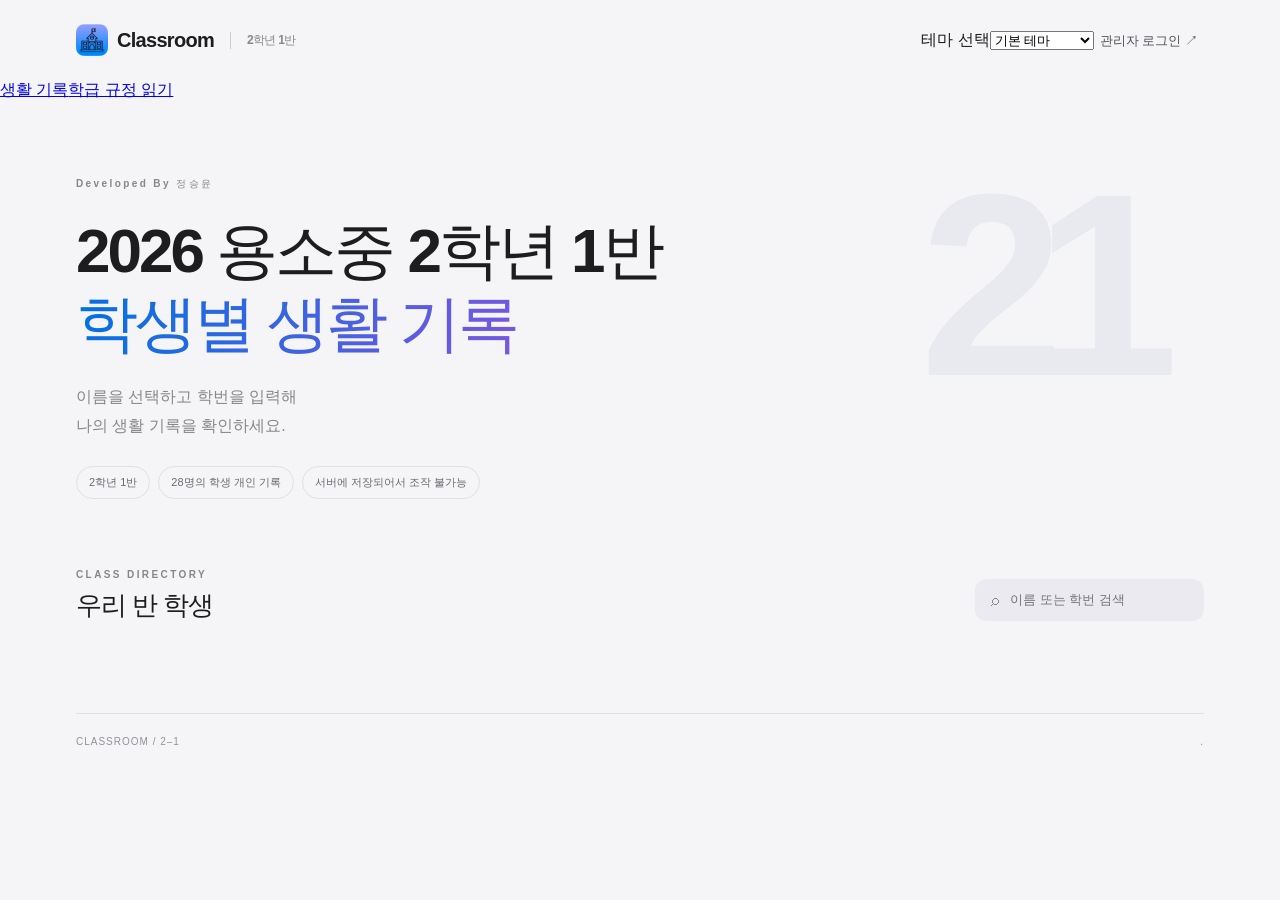
==== index.html @ 973bdeb5 "V1.3.0 (앱 아이콘 추)" ====
<!doctype html>
<html lang="ko"><head><meta charset="UTF-8"><meta name="viewport" content="width=device-width,initial-scale=1"><title>Classroom · 2학년 1반</title><meta name="robots" content="noindex,nofollow"><link rel="icon" href="assets/classroom-logo.png" type="image/png"><link rel="apple-touch-icon" href="assets/classroom-logo.png"><link rel="stylesheet" href="style.css"><link rel="stylesheet" href="rules.css"><script defer src="config.js"></script><link rel="stylesheet" href="theme.css"><script defer src="theme.js"></script><script defer src="app.js"></script></head>
<body><header><a class="brand" href="index.html"><img class="brand-logo" src="assets/classroom-logo.png" alt="" width="32" height="32">Classroom <span>2학년 1반</span></a><div class="header-actions"><label class="theme-control"><span class="sr-only">테마 선택</span><select id="theme-select" aria-label="테마 선택"><option value="default">기본 테마</option><option value="chiikawa">치이카와 초원</option></select></label><button id="admin">관리자 로그인 ↗</button></div></header><nav class="page-tabs" aria-label="メ인 메뉴"><a href="index.html" aria-current="page">생활 기록</a><a href="rules.html">학급 규정 읽기</a></nav><main><section class="hero"><div class="eyebrow">Developed By 정승윤</div><h1>2026 용소중 2학년 1반<br><span>학생별 생활 기록</span></h1><p>이름을 선택하고 학번을 입력해<br>나의 생활 기록을 확인하세요.</p><div class="pills"><span>2학년 1반</span><span>28명의 학생 개인 기록</span><span id="mode">서버에 저장되어서 조작 불가능</span></div></section><section class="directory"><div class="section-title"><div><div class="eyebrow">CLASS DIRECTORY</div><h2>우리 반 학생</h2></div><label class="search">⌕ <input id="search" placeholder="이름 또는 학번 검색" aria-label="학생 검색"></label></div><div id="students" class="grid"></div><p id="empty" hidden>검색 결과가 없습니다.</p></section><footer>CLASSROOM / 2–1 <span>.</span></footer></main><dialog id="modal"><button id="close" class="close" aria-label="닫기">×</button><div id="modal-content"></div></dialog><div id="toast" role="status"></div></body></html>
---- style.css ----
:root{font-family:-apple-system,BlinkMacSystemFont,"Apple SD Gothic Neo","Noto Sans KR",sans-serif;color:#1d1d1f;background:#f5f5f7;font-synthesis:none}*{box-sizing:border-box}body{margin:0}button,input{font:inherit}button{cursor:pointer;border:0}header{height:80px;max-width:1200px;margin:auto;display:flex;align-items:center;justify-content:space-between;padding:0 36px}.brand{font-weight:750;font-size:20px;text-decoration:none;color:inherit;letter-spacing:-.7px}.brand span{font-size:12px;color:#86868b;border-left:1px solid #ccc;margin-left:16px;padding-left:16px}header button{background:transparent;font-size:13px;color:#515158}main{max-width:1200px;margin:auto;padding:0 36px}.hero{padding:76px 0 70px;position:relative}.hero:after{content:'21';position:absolute;right:55px;top:35px;font-size:260px;font-weight:800;letter-spacing:-30px;color:#e8eaf0;z-index:-1}.eyebrow{font-size:10px;font-weight:750;letter-spacing:2.4px;color:#86868b}h1{font-size:clamp(36px,5vw,62px);line-height:1.18;letter-spacing:-3px;margin:23px 0}h1 span{background:linear-gradient(110deg,#0071e3,#7956df);color:transparent;background-clip:text}.hero p{color:#86868b;line-height:1.8;font-size:16px}.pills{display:flex;gap:8px;margin-top:25px}.pills span{padding:8px 12px;border:1px solid #dfdfe5;border-radius:30px;font-size:11px;color:#68686e}.section-title{display:flex;align-items:center;justify-content:space-between;margin-bottom:26px}h2{font-size:26px;letter-spacing:-1px;margin:8px 0}.search{display:flex;gap:9px;align-items:center;background:#eaeaf0;border-radius:12px;padding:12px 16px;color:#86868b}.search input{border:0;background:none;outline:none;width:180px;font-size:13px}.grid{display:grid;grid-template-columns:repeat(4,1fr);gap:14px}.student{background:white;border:1px solid #e9e9ee;padding:22px;border-radius:20px;display:flex;gap:14px;align-items:center;text-align:left;box-shadow:0 4px 15px #17172a03;transition:transform .2s,box-shadow .2s}.student:hover{transform:translateY(-4px);box-shadow:0 10px 28px #17172a0c}.avatar{width:45px;height:45px;display:grid;place-items:center;border-radius:15px;background:#edf3fc;color:#4678ae;font-size:14px;font-weight:700}.student:nth-child(3n) .avatar{background:#f0edfb;color:#8b73b9}.student:nth-child(3n + 2) .avatar{background:#eaf5f0;color:#568c79}.student strong{display:block;font-size:15px;margin-bottom:5px}.student small{color:#96969d;font-size:11px}.arrow{margin-left:auto;color:#b7b7c0}footer{display:flex;justify-content:space-between;margin:56px 0 30px;padding-top:22px;border-top:1px solid #dfdfe5;font-size:10px;letter-spacing:1px;color:#929299}dialog{border:1px solid #e8e8ed;border-radius:28px;padding:38px;width:480px;max-width:calc(100% - 28px);box-shadow:0 30px 100px #0002;color:#1d1d1f}dialog::backdrop{background:#14142a60;backdrop-filter:blur(9px)}.close{position:absolute;right:16px;top:14px;border-radius:50%;background:#f0f0f4;width:30px;height:30px;color:#85858a;font-size:23px}.modal-icon{font-size:26px;margin-bottom:20px}.muted{font-size:13px;color:#86868b;line-height:1.7}form label{display:block;font-size:12px;margin:22px 0 8px}input.field{width:100%;padding:14px;border:1px solid #d9d9e1;border-radius:12px;outline:none}input:focus-visible,button:focus-visible{outline:3px solid #0071e350;outline-offset:3px}.primary{background:#0071e3;color:white;border-radius:12px;width:100%;padding:14px;margin-top:16px;font-weight:600}.error{color:#c62828;min-height:16px;font-size:12px}.stats{display:flex;align-items:center;gap:25px;background:#f5f5f7;padding:22px;border-radius:20px;margin:24px 0}.ring{width:100px;height:100px;border:8px solid #dceaff;border-top-color:#0071e3;border-radius:50%;display:grid;place-content:center;text-align:center;flex-shrink:0}.ring b{font-size:32px;letter-spacing:-2px}.ring small{font-size:10px;color:#86868b}.bars{height:95px;display:flex;align-items:end;gap:10px;padding-bottom:22px;margin-top:25px}.bar{flex:1;background:#0071e3;border-radius:5px 5px 0 0;position:relative;min-height:3px}.bar span{position:absolute;top:calc(100% + 7px);font-size:9px;color:#86868b;width:100%;text-align:center}.history{max-height:180px;overflow:auto;margin:16px 0;padding:0;list-style:none}.history li{border-bottom:1px solid #eee;padding:12px 0;display:flex;justify-content:space-between;font-size:12px;gap:12px}.history time{color:#86868b;white-space:nowrap}.actions{display:flex;gap:10px}.actions button{padding:12px;border-radius:10px;background:#f0f0f4;flex:1}.actions .primary{background:#0071e3;margin:0;color:white}.admin-banner{padding:12px;background:#e8f1ff;border-radius:12px;color:#0071e3;font-size:12px;margin-top:16px}#toast{position:fixed;bottom:25px;left:50%;transform:translateX(-50%);padding:13px 23px;background:#25252bed;color:white;border-radius:13px;font-size:13px;opacity:0;pointer-events:none;transition:opacity .2s}#toast.visible{opacity:1}@media(max-width:850px){.grid{grid-template-columns:repeat(3,1fr)}.hero:after{right:20px;font-size:200px;top:75px}}@media(max-width:600px){header,main{padding-left:20px;padding-right:20px}.brand span{display:none}.hero{padding:50px 0}.hero:after{display:none}.grid{grid-template-columns:repeat(2,1fr);gap:10px}.student{padding:16px 12px;gap:9px;border-radius:16px}.avatar{width:34px;height:38px;font-size:11px}.student strong{font-size:13px}.section-title{align-items:start;gap:15px;flex-direction:column}.search{width:100%}.search input{width:100%}footer span{display:none}dialog{padding:32px 24px}.pills{gap:5px}.pills span{font-size:10px;padding:7px 9px}}@media(prefers-reduced-motion:reduce){*{transition:none!important}}
.sync-row{display:flex;align-items:center;justify-content:space-between;gap:12px;margin:18px 0}.quiet{background:#f0f0f4;border-radius:9px;padding:9px;font-size:11px;color:#0071e3;white-space:nowrap}button:disabled,input:disabled{opacity:.5;cursor:wait}

/* 제공된 학교 로고: 모든 테마 공통 */
.brand{display:inline-flex;align-items:center;gap:9px;flex-shrink:0}.brand-logo{display:block;width:32px;height:32px;object-fit:contain;flex-shrink:0}.brand span{margin-left:7px}@media(max-width:600px){.brand{font-size:17px;gap:7px}.brand-logo{width:28px;height:28px}}
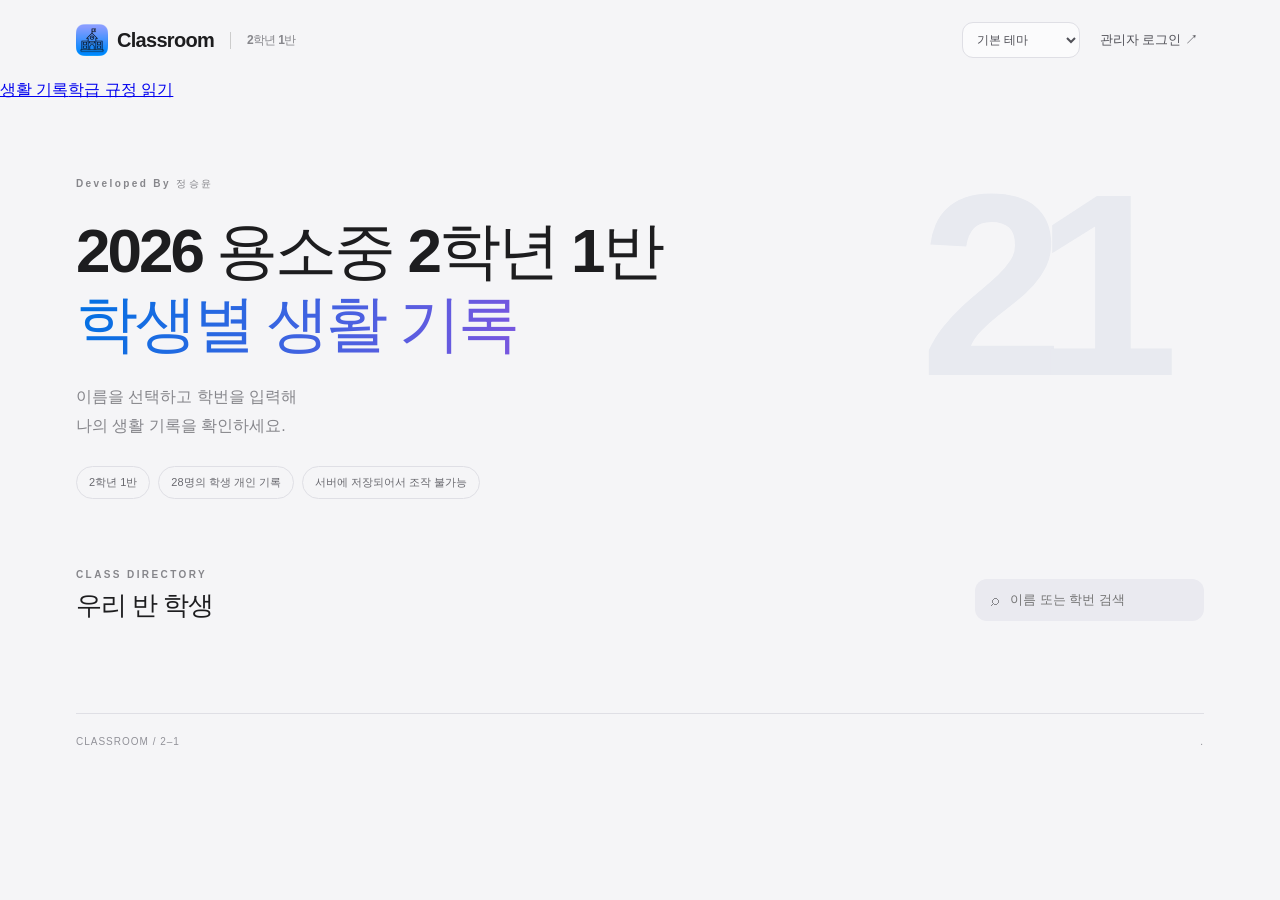
==== commit 9e3ad710: "V1.4.0 (짱구 테마 추가)" ====
--- a/index.html
+++ b/index.html
@@ -1,3 +1,3 @@
 <!doctype html>
 <html lang="ko"><head><meta charset="UTF-8"><meta name="viewport" content="width=device-width,initial-scale=1"><title>Classroom · 2학년 1반</title><meta name="robots" content="noindex,nofollow"><link rel="icon" href="assets/classroom-logo.png" type="image/png"><link rel="apple-touch-icon" href="assets/classroom-logo.png"><link rel="stylesheet" href="style.css"><link rel="stylesheet" href="rules.css"><script defer src="config.js"></script><link rel="stylesheet" href="theme.css"><script defer src="theme.js"></script><script defer src="app.js"></script></head>
-<body><header><a class="brand" href="index.html"><img class="brand-logo" src="assets/classroom-logo.png" alt="" width="32" height="32">Classroom <span>2학년 1반</span></a><div class="header-actions"><label class="theme-control"><span class="sr-only">테마 선택</span><select id="theme-select" aria-label="테마 선택"><option value="default">기본 테마</option><option value="chiikawa">치이카와 초원</option></select></label><button id="admin">관리자 로그인 ↗</button></div></header><nav class="page-tabs" aria-label="メ인 메뉴"><a href="index.html" aria-current="page">생활 기록</a><a href="rules.html">학급 규정 읽기</a></nav><main><section class="hero"><div class="eyebrow">Developed By 정승윤</div><h1>2026 용소중 2학년 1반<br><span>학생별 생활 기록</span></h1><p>이름을 선택하고 학번을 입력해<br>나의 생활 기록을 확인하세요.</p><div class="pills"><span>2학년 1반</span><span>28명의 학생 개인 기록</span><span id="mode">서버에 저장되어서 조작 불가능</span></div></section><section class="directory"><div class="section-title"><div><div class="eyebrow">CLASS DIRECTORY</div><h2>우리 반 학생</h2></div><label class="search">⌕ <input id="search" placeholder="이름 또는 학번 검색" aria-label="학생 검색"></label></div><div id="students" class="grid"></div><p id="empty" hidden>검색 결과가 없습니다.</p></section><footer>CLASSROOM / 2–1 <span>.</span></footer></main><dialog id="modal"><button id="close" class="close" aria-label="닫기">×</button><div id="modal-content"></div></dialog><div id="toast" role="status"></div></body></html>
+<body><header><a class="brand" href="index.html"><img class="brand-logo" src="assets/classroom-logo.png" alt="" width="32" height="32">Classroom <span>2학년 1반</span></a><div class="header-actions"><label class="theme-control"><span class="sr-only">테마 선택</span><select id="theme-select" aria-label="테마 선택"><option value="default">기본 테마</option><option value="chiikawa">치이카와 초원</option><option value="shinchan">짱구 언덕</option></select></label><button id="admin">관리자 로그인 ↗</button></div></header><nav class="page-tabs" aria-label="メ인 메뉴"><a href="index.html" aria-current="page">생활 기록</a><a href="rules.html">학급 규정 읽기</a></nav><main><section class="hero"><div class="eyebrow">Developed By 정승윤</div><h1>2026 용소중 2학년 1반<br><span>학생별 생활 기록</span></h1><p>이름을 선택하고 학번을 입력해<br>나의 생활 기록을 확인하세요.</p><div class="pills"><span>2학년 1반</span><span>28명의 학생 개인 기록</span><span id="mode">서버에 저장되어서 조작 불가능</span></div></section><section class="directory"><div class="section-title"><div><div class="eyebrow">CLASS DIRECTORY</div><h2>우리 반 학생</h2></div><label class="search">⌕ <input id="search" placeholder="이름 또는 학번 검색" aria-label="학생 검색"></label></div><div id="students" class="grid"></div><p id="empty" hidden>검색 결과가 없습니다.</p></section><footer>CLASSROOM / 2–1 <span>.</span></footer></main><dialog id="modal"><button id="close" class="close" aria-label="닫기">×</button><div id="modal-content"></div></dialog><div id="toast" role="status"></div></body></html>
--- a/theme.css
+++ b/theme.css
@@ -0,0 +1,4 @@
+.header-actions{display:flex;align-items:center;gap:14px}.theme-control{display:flex;align-items:center}.theme-control select{font:inherit;font-size:12px;color:#515158;background:#ffffffa6;border:1px solid #dfdfe5;border-radius:11px;padding:9px 10px;max-width:142px;cursor:pointer}.theme-control select:focus-visible{outline:3px solid #0071e350;outline-offset:3px}.sr-only{position:absolute;width:1px;height:1px;padding:0;margin:-1px;overflow:hidden;clip:rect(0,0,0,0);white-space:nowrap;border:0}.avatar{flex-shrink:0;position:relative}.avatar-character{display:none;position:absolute;inset:0}.avatar-character svg{display:block;width:100%;height:100%;overflow:hidden}html:is([data-theme="chiikawa"],[data-theme="shinchan"]){background:#b6d8b4}html:is([data-theme="chiikawa"],[data-theme="shinchan"]) body{isolation:isolate;background:transparent;min-height:100vh}html:is([data-theme="chiikawa"],[data-theme="shinchan"]) body::before{content:"";position:fixed;inset:0;z-index:-1;pointer-events:none;background:linear-gradient(#ffffff15,#ffffff35),url('assets/chiikawa-background.png') center center / cover no-repeat}html:is([data-theme="chiikawa"],[data-theme="shinchan"]) header{background:#fffffff0;border-radius:0 0 22px 22px;box-shadow:0 4px 22px #396a4310}html:is([data-theme="chiikawa"],[data-theme="shinchan"]) .page-tabs{background:#eff6e8e6;border-color:#ffffffb3;backdrop-filter:blur(12px)}html:is([data-theme="chiikawa"],[data-theme="shinchan"]) .page-tabs a[aria-current="page"]{color:#376848}html:is([data-theme="chiikawa"],[data-theme="shinchan"]) .hero,html:is([data-theme="chiikawa"],[data-theme="shinchan"]) .rules-hero{margin-top:28px;padding:36px;border:1px solid #ffffffc4;border-radius:28px;background:linear-gradient(120deg,#ffffffee,#ffffffb8);box-shadow:0 12px 35px #385d3c0a;backdrop-filter:blur(6px)}html:is([data-theme="chiikawa"],[data-theme="shinchan"]) .hero:after{display:none}html:is([data-theme="chiikawa"],[data-theme="shinchan"]) h1 span{background:linear-gradient(110deg,#3b7950,#799b44);background-clip:text}html:is([data-theme="chiikawa"],[data-theme="shinchan"]) .eyebrow{color:#647960}html:is([data-theme="chiikawa"],[data-theme="shinchan"]) .hero p,html:is([data-theme="chiikawa"],[data-theme="shinchan"]) .rules-hero p{color:#5e6b5a}html:is([data-theme="chiikawa"],[data-theme="shinchan"]) .pills{flex-wrap:wrap}html:is([data-theme="chiikawa"],[data-theme="shinchan"]) .pills span{color:#4b6548;background:#ffffffe0;border-color:#d6e3ca}html:is([data-theme="chiikawa"],[data-theme="shinchan"]) .directory{background:#ffffffdb;border:1px solid #ffffffc4;padding:26px;border-radius:28px;margin-top:24px;backdrop-filter:blur(8px)}html:is([data-theme="chiikawa"],[data-theme="shinchan"]) .student{background:#fffffff5;border-color:#d8e6d0;box-shadow:0 4px 15px #35593b06}html:is([data-theme="chiikawa"],[data-theme="shinchan"]) .student:hover{box-shadow:0 10px 22px #35593b16}html:is([data-theme="chiikawa"],[data-theme="shinchan"]) .student .avatar{width:53px;height:65px;background:transparent!important;border-radius:0}html:is([data-theme="chiikawa"],[data-theme="shinchan"]) .avatar-number{display:none}html:is([data-theme="chiikawa"],[data-theme="shinchan"]) .avatar-character{display:block;width:100%;height:100%;mix-blend-mode:multiply}html:is([data-theme="chiikawa"],[data-theme="shinchan"]) .search{background:#ebf1e7}html:is([data-theme="chiikawa"],[data-theme="shinchan"]) footer{padding:19px;background:#ffffffe8;border:1px solid #ffffffb3;border-radius:15px;color:#647960}html:is([data-theme="chiikawa"],[data-theme="shinchan"]) .document-card{margin-top:22px;background:#fffffff0;border-color:#ffffffc4;backdrop-filter:blur(8px)}html:is([data-theme="chiikawa"],[data-theme="shinchan"]) .document-preview{background:#eaf2e6}html:is([data-theme="chiikawa"],[data-theme="shinchan"]) .document-meta{color:#3f7650}html:is([data-theme="chiikawa"],[data-theme="shinchan"]) .rules-help{background:#ffffffdf;border-radius:14px;padding:16px;color:#5a6d53}html:is([data-theme="chiikawa"],[data-theme="shinchan"]) .primary,html:is([data-theme="chiikawa"],[data-theme="shinchan"]) .actions .primary,html:is([data-theme="chiikawa"],[data-theme="shinchan"]) .document-actions .read-document{background:#4b8059}html:is([data-theme="chiikawa"],[data-theme="shinchan"]) .document-actions a,html:is([data-theme="chiikawa"],[data-theme="shinchan"]) .quiet{color:#3a6d48;background:#eaf2e6}html:is([data-theme="chiikawa"],[data-theme="shinchan"]) .document-actions .read-document{color:white}@media(min-width:851px){html:is([data-theme="chiikawa"],[data-theme="shinchan"]) .grid{grid-template-columns:repeat(3,minmax(0,1fr))}}@media(max-width:600px){.header-actions{gap:8px}.theme-control select{font-size:11px;padding:8px 5px;max-width:105px}header .header-actions #admin{font-size:11px;padding:5px 0}.rules-header-link{display:none}html:is([data-theme="chiikawa"],[data-theme="shinchan"]) .hero,html:is([data-theme="chiikawa"],[data-theme="shinchan"]) .rules-hero{padding:26px 22px;margin-top:20px;border-radius:22px}html:is([data-theme="chiikawa"],[data-theme="shinchan"]) .hero h1{font-size:32px;letter-spacing:-1.7px}html:is([data-theme="chiikawa"],[data-theme="shinchan"]) .directory{padding:16px 12px;border-radius:22px}html:is([data-theme="chiikawa"],[data-theme="shinchan"]) .student{padding:12px 8px;gap:6px;min-width:0}html:is([data-theme="chiikawa"],[data-theme="shinchan"]) .student .avatar{width:38px;height:52px}html:is([data-theme="chiikawa"],[data-theme="shinchan"]) .student .arrow{display:none}html:is([data-theme="chiikawa"],[data-theme="shinchan"]) .student strong{font-size:12px}html:is([data-theme="chiikawa"],[data-theme="shinchan"]) .student small{font-size:9px;letter-spacing:-.25px}html:is([data-theme="chiikawa"],[data-theme="shinchan"]) .grid{gap:8px}}
+
+/* 짱구 언덕 테마 */
+html[data-theme="shinchan"]{background:#8bcaff}html[data-theme="shinchan"] body::before{background-image:linear-gradient(#ffffff12,#ffffff28),url("assets/shinchan-background.png")}html[data-theme="shinchan"] h1 span{background-image:linear-gradient(110deg,#277cb9,#469746)}html[data-theme="shinchan"] .student .avatar{width:58px;height:68px}html[data-theme="shinchan"] .avatar-character{mix-blend-mode:normal}@media(max-width:600px){html[data-theme="shinchan"] .student .avatar{width:40px;height:52px}}
